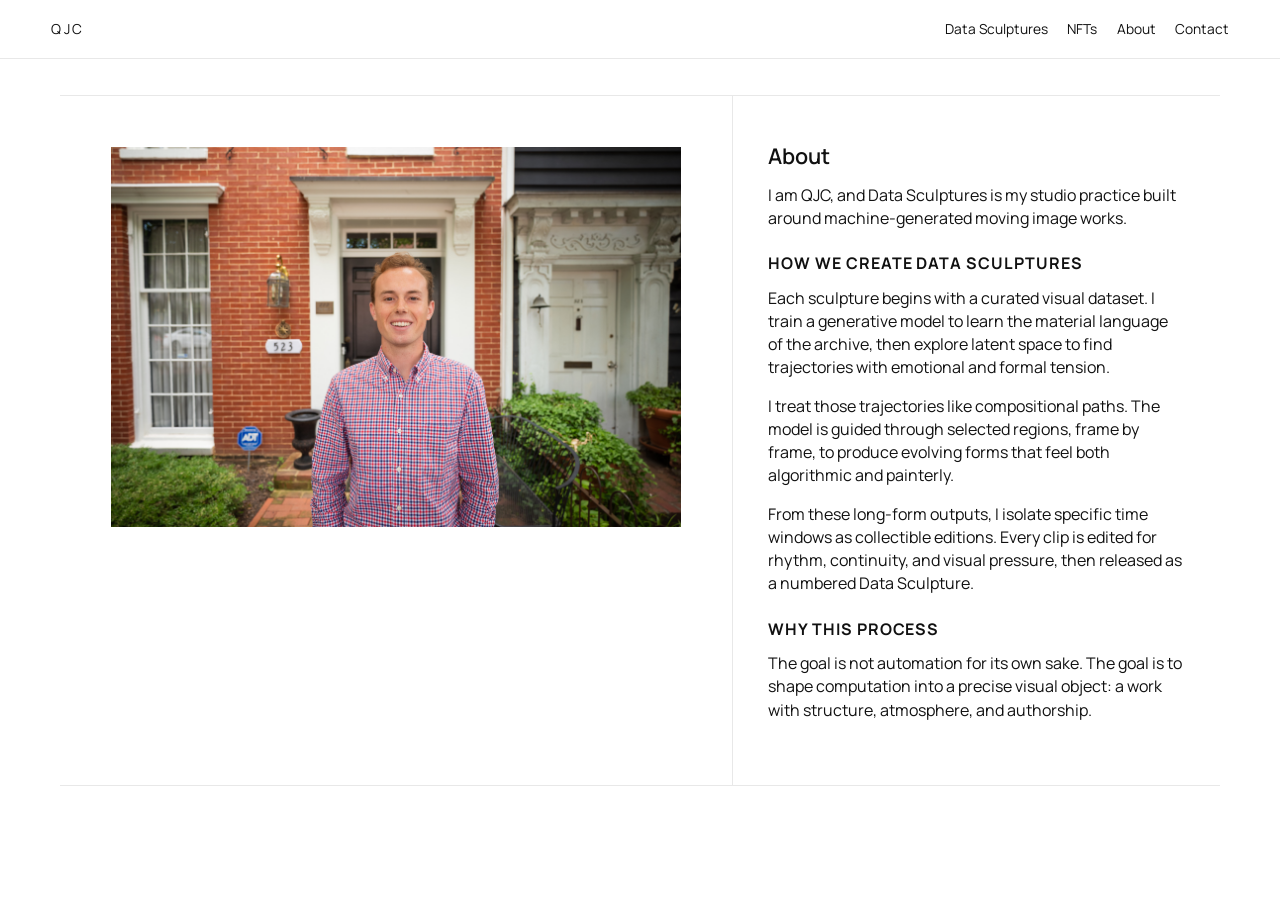
==== about.html @ 292e3f3c "new website" ====
<!DOCTYPE html>
<html lang="en">
  <head>
    <meta charset="UTF-8" />
    <meta name="viewport" content="width=device-width, initial-scale=1.0" />
    <title>QJC | About</title>
    <meta
      name="description"
      content="About QJC and the process behind Data Sculptures."
    />
    <link rel="preconnect" href="https://fonts.googleapis.com" />
    <link rel="preconnect" href="https://fonts.gstatic.com" crossorigin />
    <link
      href="https://fonts.googleapis.com/css2?family=Manrope:wght@400;500;600&display=swap"
      rel="stylesheet"
    />
    <link rel="stylesheet" href="./styles.css" />
  </head>
  <body>
    <header class="topbar">
      <a class="brand" href="./index.html">QJC</a>
      <nav>
        <a href="./data-sculptures.html">Data Sculptures</a>
        <a href="./nfts.html">NFTs</a>
        <a href="./about.html">About</a>
        <a href="./contact.html">Contact</a>
      </nav>
    </header>

    <main class="about-main">
      <section class="about-layout">
        <div class="about-image-wrap">
          <img
            src="./DSC_6753.JPG"
            alt="Portrait of QJC"
            class="about-image"
            loading="eager"
          />
        </div>
        <article id="about-content" class="about-content">
          <p>Loading...</p>
        </article>
      </section>
    </main>

    <script src="./about.js"></script>
  </body>
</html>
---- styles.css ----
:root {
  --bg: #ffffff;
  --text: #111111;
  --muted: #6f6f6f;
  --line: #e8e8e8;
}

* {
  box-sizing: border-box;
}

body {
  margin: 0;
  font-family: "Manrope", -apple-system, BlinkMacSystemFont, "Segoe UI", sans-serif;
  color: var(--text);
  background: var(--bg);
  line-height: 1.45;
}

.topbar {
  position: sticky;
  top: 0;
  display: flex;
  justify-content: space-between;
  align-items: center;
  padding: 1.2rem 4vw;
  background: rgba(255, 255, 255, 0.92);
  border-bottom: 1px solid var(--line);
  backdrop-filter: blur(5px);
}

.brand {
  text-decoration: none;
  color: var(--text);
  font-size: 0.86rem;
  letter-spacing: 0.18em;
}

nav {
  display: flex;
  gap: 1.2rem;
}

nav a {
  color: var(--text);
  text-decoration: none;
  font-size: 0.86rem;
}

.home-landing {
  width: 100%;
  min-height: calc(100vh - 72px);
  margin: 0;
  display: grid;
  place-items: center;
}

.home-showcase {
  display: grid;
  justify-items: center;
  gap: 1.6rem;
  text-align: center;
  transform: translateY(-6vh);
}

.home-name {
  margin: 0;
  color: var(--text);
  font-size: clamp(2rem, 6.8vw, 5.8rem);
  letter-spacing: 0.015em;
  line-height: 1.05;
  font-weight: 500;
}

.home-links {
  display: grid;
  gap: 0.6rem;
  justify-items: center;
  opacity: 1;
}

.home-links a {
  color: var(--text);
  text-decoration: none;
  font-size: clamp(1.2rem, 2.9vw, 1.95rem);
  letter-spacing: 0.04em;
}

.home-links a:hover {
  opacity: 0.62;
}

main {
  width: min(1160px, 92vw);
  margin: 0 auto;
}

.hero {
  padding: 5.5rem 0 4rem;
  border-bottom: 1px solid var(--line);
}

.eyebrow {
  margin: 0 0 1rem;
  font-size: 0.74rem;
  letter-spacing: 0.14em;
  text-transform: uppercase;
  color: var(--muted);
}

h1 {
  margin: 0;
  max-width: 760px;
  font-weight: 600;
  line-height: 1.12;
  font-size: clamp(2rem, 5vw, 4rem);
}

.hero-copy {
  margin-top: 1.5rem;
  max-width: 650px;
  color: var(--muted);
}

.section {
  padding: 1.8rem 0 1.8rem;
}

.section-heading h2 {
  margin: 0 0 1rem;
  font-size: 1rem;
  letter-spacing: 0.08em;
  text-transform: uppercase;
}

.section-heading p {
  margin: 0.5rem 0 0;
  color: var(--muted);
}

.breadcrumb {
  border-top: 1px solid var(--line);
  border-bottom: 1px solid var(--line);
  padding: 0.7rem 0.5rem;
  font-size: 0.82rem;
}

.breadcrumb span {
  margin: 0 0.45rem;
  color: var(--muted);
}

.sculptures-list {
  display: grid;
  gap: 0;
}

.sculpture-item {
  display: grid;
  grid-template-columns: 1fr;
  border-bottom: 1px solid var(--line);
}

.sculpture-media {
  border-right: none;
  padding: 1.4rem;
  background: #fff;
}

.sculpture-media video {
  width: min(82%, 520px);
  margin: 0 auto;
  pointer-events: none;
}

.sculpture-meta {
  padding: 2rem 1.2rem;
  display: flex;
  flex-direction: column;
  justify-content: center;
  gap: 0.4rem;
}

.sculpture-meta h3 {
  margin: 0 0 0.7rem;
  font-size: 1.05rem;
  font-weight: 500;
}

.sculpture-meta p {
  margin: 0;
  font-size: 0.95rem;
}

.card {
  border: 1px solid var(--line);
  background: #fff;
}

video {
  display: block;
  width: 100%;
  aspect-ratio: 1 / 1;
  object-fit: cover;
  background: #f8f8f8;
}

.card-meta {
  padding: 1rem;
}

.card-meta h3 {
  margin: 0;
  font-size: 1rem;
}

.price {
  margin: 0.55rem 0 0.8rem;
  color: var(--muted);
  font-size: 0.92rem;
}

.btn {
  appearance: none;
  border: 1px solid var(--text);
  background: transparent;
  color: var(--text);
  padding: 0.62rem 0.95rem;
  font: inherit;
  font-size: 0.84rem;
  cursor: pointer;
  transition: background 0.2s ease, color 0.2s ease;
}

.btn:hover {
  background: var(--text);
  color: #fff;
}

.nft-section {
  border-top: 1px solid var(--line);
}

.nft-grid {
  display: grid;
  gap: 1rem;
  grid-template-columns: 1fr;
}

.nft-card {
  border: 1px solid var(--line);
  background: #fff;
}

footer {
  width: min(1160px, 92vw);
  margin: 3rem auto 4rem;
  padding-top: 1.2rem;
  border-top: 1px solid var(--line);
  display: flex;
  justify-content: space-between;
  flex-wrap: wrap;
  gap: 0.6rem;
  color: var(--muted);
}

footer a {
  color: var(--text);
}

.about-main {
  width: min(1160px, 92vw);
  margin: 2.2rem auto 4rem;
}

.about-layout {
  display: grid;
  grid-template-columns: 1fr;
  border-top: 1px solid var(--line);
  border-bottom: 1px solid var(--line);
}

.about-image-wrap {
  padding: 1.3rem;
  border-bottom: 1px solid var(--line);
}

.about-image {
  display: block;
  width: min(100%, 720px);
  height: auto;
  margin: 0 auto;
}

.about-content {
  padding: 1.8rem 1.3rem;
}

.about-content h1 {
  margin: 0 0 1rem;
  font-size: 1.35rem;
  font-weight: 600;
}

.about-content h2 {
  margin: 1.4rem 0 0.7rem;
  font-size: 1rem;
  letter-spacing: 0.06em;
  text-transform: uppercase;
}

.about-content p {
  margin: 0 0 0.95rem;
  color: var(--text);
}

.about-content ul {
  margin: 0 0 0.95rem 1.2rem;
  padding: 0;
}

@media (max-width: 640px) {
  .topbar {
    gap: 0.9rem;
    flex-direction: column;
    align-items: flex-start;
  }

  nav {
    flex-wrap: wrap;
  }

  .home-name {
    font-size: clamp(1.7rem, 12vw, 2.9rem);
  }
}

@media (min-width: 980px) {
  .sculpture-item {
    grid-template-columns: minmax(0, 1fr) minmax(320px, 42%);
  }

  .sculpture-media {
    border-right: 1px solid var(--line);
    padding: 3.2rem;
  }

  .sculpture-media video {
    width: min(72%, 500px);
  }

  .sculpture-meta {
    padding: 3rem 2.2rem;
  }

  .nft-grid {
    grid-template-columns: repeat(3, minmax(0, 1fr));
  }

  .about-layout {
    grid-template-columns: minmax(0, 1fr) minmax(320px, 42%);
  }

  .about-image-wrap {
    border-bottom: none;
    border-right: 1px solid var(--line);
    padding: 3.2rem;
  }

  .about-content {
    padding: 3rem 2.2rem;
  }
}
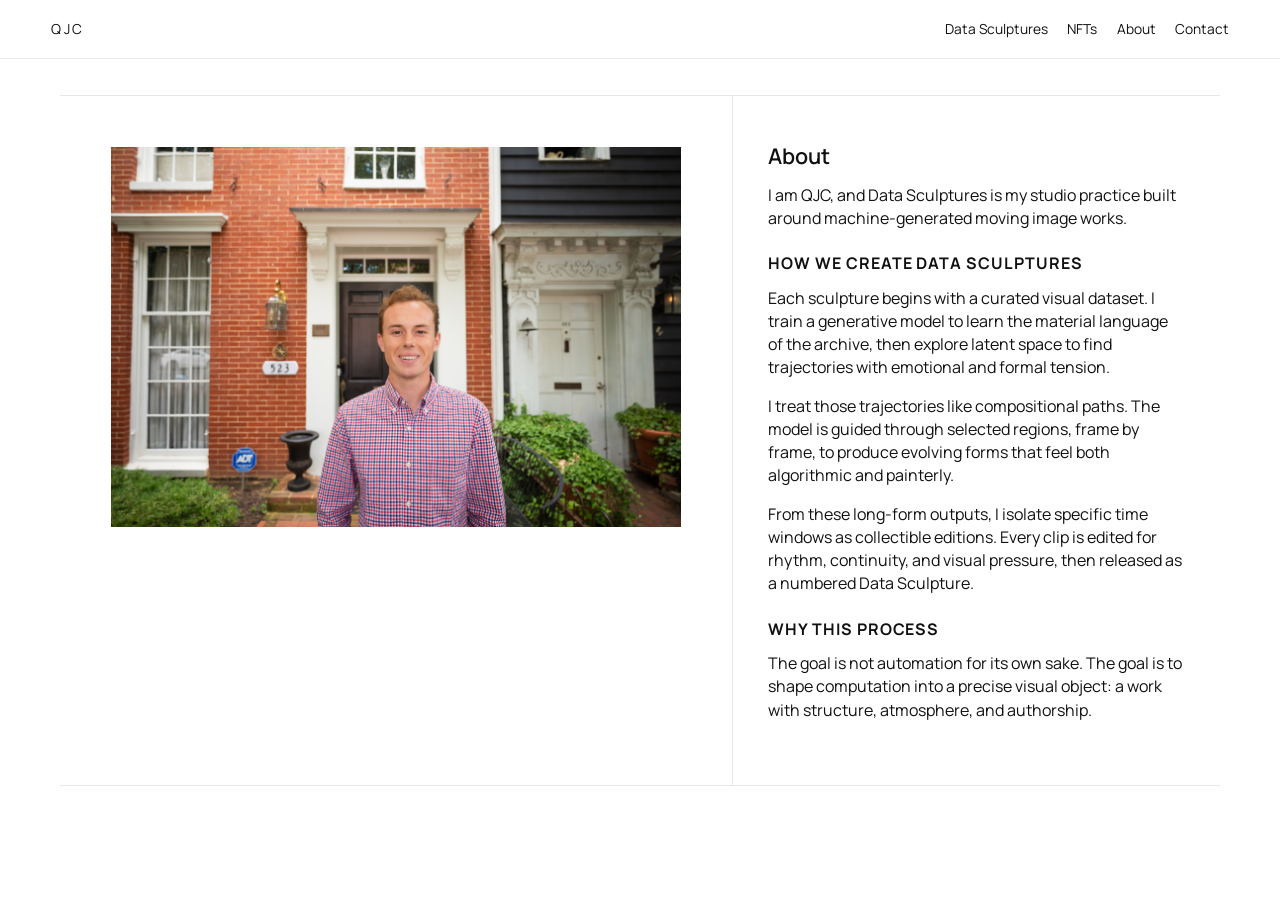
==== commit 435d1f19: "here we go" ====
--- a/about.html
+++ b/about.html
@@ -11,7 +11,7 @@
     <link rel="preconnect" href="https://fonts.googleapis.com" />
     <link rel="preconnect" href="https://fonts.gstatic.com" crossorigin />
     <link
-      href="https://fonts.googleapis.com/css2?family=Manrope:wght@400;500;600&display=swap"
+      href="https://fonts.googleapis.com/css2?family=Cormorant+Garamond:wght@500;600;700&family=Manrope:wght@400;500;600&display=swap"
       rel="stylesheet"
     />
     <link rel="stylesheet" href="./styles.css" />
--- a/styles.css
+++ b/styles.css
@@ -3,6 +3,8 @@
   --text: #111111;
   --muted: #6f6f6f;
   --line: #e8e8e8;
+  --font-body: "Manrope", -apple-system, BlinkMacSystemFont, "Segoe UI", sans-serif;
+  --font-display: "Allura", "Brush Script MT", cursive;
 }
 
 * {
@@ -11,7 +13,7 @@
 
 body {
   margin: 0;
-  font-family: "Manrope", -apple-system, BlinkMacSystemFont, "Segoe UI", sans-serif;
+  font-family: var(--font-body);
   color: var(--text);
   background: var(--bg);
   line-height: 1.45;
@@ -66,10 +68,11 @@
 .home-name {
   margin: 0;
   color: var(--text);
+  font-family: var(--font-display);
   font-size: clamp(2rem, 6.8vw, 5.8rem);
-  letter-spacing: 0.015em;
+  letter-spacing: 0.01em;
   line-height: 1.05;
-  font-weight: 500;
+  font-weight: 600;
 }
 
 .home-links {
@@ -179,6 +182,8 @@
   flex-direction: column;
   justify-content: center;
   gap: 0.4rem;
+  text-align: center;
+  align-items: center;
 }
 
 .sculpture-meta h3 {
@@ -190,6 +195,15 @@
 .sculpture-meta p {
   margin: 0;
   font-size: 0.95rem;
+}
+
+.sculpture-meta .price {
+  margin-top: 0.65rem;
+  margin-bottom: 0.95rem;
+  color: var(--text);
+  font-size: 1.24rem;
+  font-weight: 600;
+  letter-spacing: 0.01em;
 }
 
 .card {
@@ -235,6 +249,36 @@
 .btn:hover {
   background: var(--text);
   color: #fff;
+}
+
+.btn:disabled {
+  opacity: 0.65;
+  cursor: not-allowed;
+}
+
+.btn:disabled:hover {
+  background: transparent;
+  color: var(--text);
+}
+
+.buy-with-stamp {
+  position: relative;
+  display: inline-grid;
+  place-items: center;
+}
+
+.sold-stamp {
+  position: absolute;
+  border: 2px solid #d02525;
+  color: #d02525;
+  text-transform: uppercase;
+  letter-spacing: 0.08em;
+  font-size: 0.72rem;
+  font-weight: 700;
+  padding: 0.2rem 0.42rem;
+  transform: rotate(-12deg);
+  pointer-events: none;
+  background: rgba(255, 255, 255, 0.82);
 }
 
 .nft-section {
